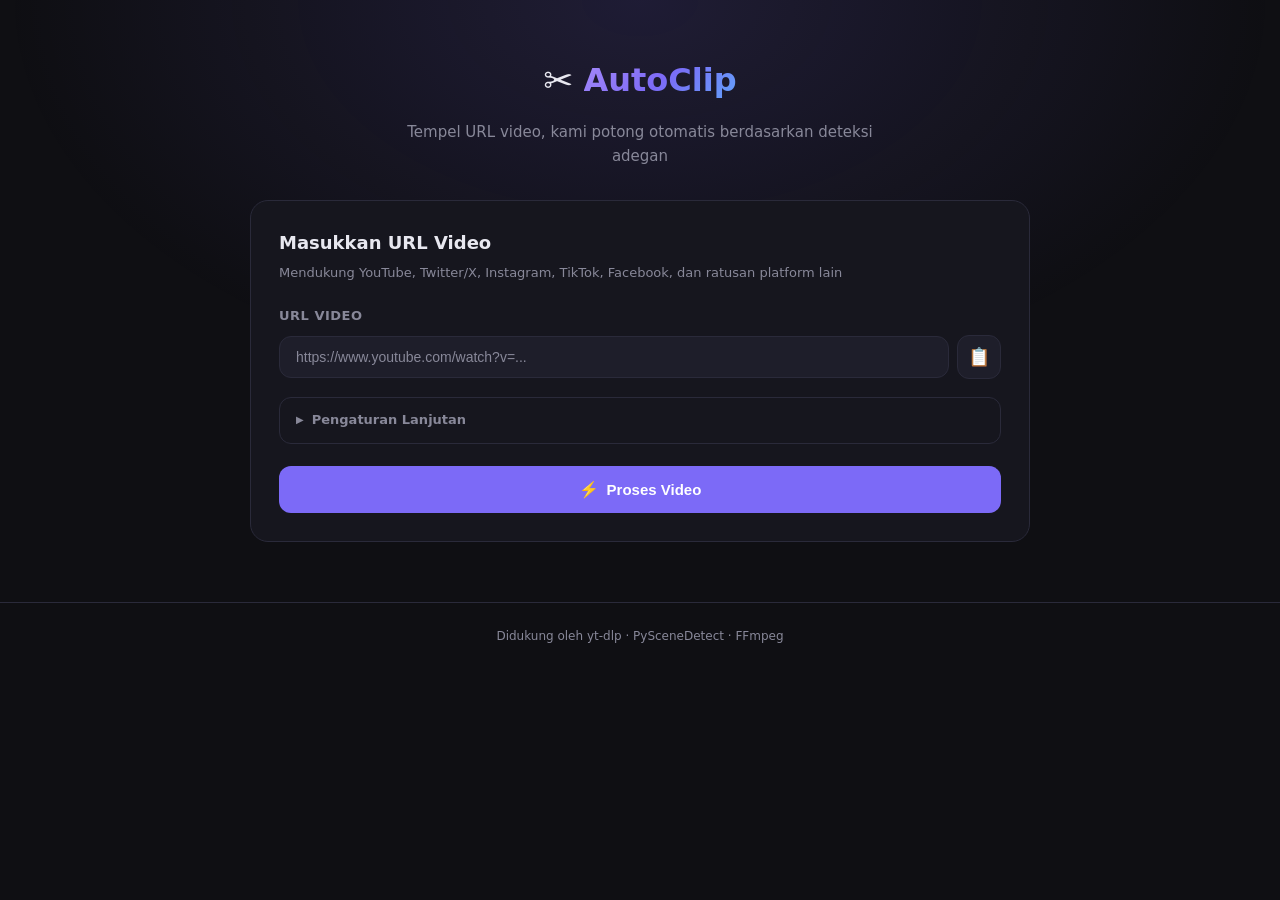
==== templates/index.html @ 280d2379 "Add automatic video clipping tool with URL input Implement a Flask web application that allows users" ====
<!DOCTYPE html>
<html lang="id">
<head>
    <meta charset="UTF-8" />
    <meta name="viewport" content="width=device-width, initial-scale=1.0" />
    <title>AutoClip - Potong Video Otomatis</title>
    <link rel="stylesheet" href="/static/style.css" />
</head>
<body>
    <div class="bg-gradient"></div>

    <header class="header">
        <div class="logo">
            <span class="logo-icon">✂️</span>
            <span class="logo-text">AutoClip</span>
        </div>
        <p class="tagline">Tempel URL video, kami potong otomatis berdasarkan deteksi adegan</p>
    </header>

    <main class="container">

        <!-- Input Section -->
        <section class="card input-card">
            <h2 class="section-title">Masukkan URL Video</h2>
            <p class="section-desc">Mendukung YouTube, Twitter/X, Instagram, TikTok, Facebook, dan ratusan platform lain</p>

            <div class="form-group">
                <label for="urlInput">URL Video</label>
                <div class="input-row">
                    <input
                        type="url"
                        id="urlInput"
                        placeholder="https://www.youtube.com/watch?v=..."
                        autocomplete="off"
                        spellcheck="false"
                    />
                    <button id="pasteBtn" class="btn-icon" title="Tempel dari clipboard">📋</button>
                </div>
            </div>

            <details class="advanced-toggle">
                <summary>Pengaturan Lanjutan</summary>
                <div class="advanced-grid">
                    <div class="form-group">
                        <label for="thresholdInput">
                            Sensitivitas Deteksi
                            <span class="hint">Nilai lebih rendah = lebih banyak klip</span>
                        </label>
                        <div class="range-row">
                            <input type="range" id="thresholdInput" min="5" max="60" value="27" step="1" />
                            <span id="thresholdValue" class="range-value">27</span>
                        </div>
                    </div>
                    <div class="form-group">
                        <label for="minSceneInput">
                            Panjang Minimum Adegan (frame)
                            <span class="hint">Abaikan adegan lebih pendek dari ini</span>
                        </label>
                        <div class="range-row">
                            <input type="range" id="minSceneInput" min="5" max="60" value="15" step="1" />
                            <span id="minSceneValue" class="range-value">15</span>
                        </div>
                    </div>
                </div>
            </details>

            <button id="processBtn" class="btn-primary">
                <span class="btn-icon-left">⚡</span> Proses Video
            </button>
        </section>

        <!-- Progress Section -->
        <section class="card progress-card" id="progressCard" style="display:none">
            <div class="progress-header">
                <div class="spinner"></div>
                <div>
                    <h2 class="section-title" style="margin-bottom:4px">Memproses Video</h2>
                    <p class="progress-message" id="progressMessage">Memulai proses...</p>
                </div>
            </div>
            <div class="progress-bar-wrap">
                <div class="progress-bar" id="progressBar" style="width:0%"></div>
            </div>
            <div class="progress-stats">
                <span id="progressPercent">0%</span>
                <span id="progressClips"></span>
            </div>
        </section>

        <!-- Results Section -->
        <section id="resultsSection" style="display:none">
            <div class="results-header">
                <h2 class="section-title">Klip Hasil Deteksi</h2>
                <div class="results-actions">
                    <span class="clip-count" id="clipCount"></span>
                    <button id="downloadAllBtn" class="btn-secondary">⬇️ Unduh Semua</button>
                    <button id="clearAllBtn" class="btn-ghost">🗑️ Hapus Semua</button>
                </div>
            </div>
            <div class="clips-grid" id="clipsGrid"></div>
        </section>

        <!-- Error Section -->
        <section class="card error-card" id="errorCard" style="display:none">
            <div class="error-icon">⚠️</div>
            <h3>Terjadi Kesalahan</h3>
            <p id="errorMessage"></p>
            <button class="btn-primary" onclick="resetForm()">Coba Lagi</button>
        </section>

    </main>

    <footer class="footer">
        <p>Didukung oleh yt-dlp · PySceneDetect · FFmpeg</p>
    </footer>

    <script src="/static/app.js"></script>
</body>
</html>
---- static/style.css ----
*, *::before, *::after { box-sizing: border-box; margin: 0; padding: 0; }

:root {
    --bg: #0f0f13;
    --surface: #16161e;
    --surface2: #1e1e2a;
    --border: #2a2a3a;
    --accent: #7c6af7;
    --accent-hover: #6a58e5;
    --accent-glow: rgba(124, 106, 247, 0.3);
    --text: #e8e8f0;
    --text-muted: #888899;
    --success: #4ade80;
    --error: #f87171;
    --warning: #fbbf24;
    --radius: 12px;
    --radius-lg: 18px;
}

body {
    background: var(--bg);
    color: var(--text);
    font-family: 'Segoe UI', system-ui, -apple-system, sans-serif;
    min-height: 100vh;
    line-height: 1.6;
}

.bg-gradient {
    position: fixed;
    top: 0; left: 0; right: 0; height: 400px;
    background: radial-gradient(ellipse at 50% 0%, rgba(124,106,247,0.15) 0%, transparent 70%);
    pointer-events: none;
    z-index: 0;
}

.header {
    text-align: center;
    padding: 52px 24px 32px;
    position: relative;
    z-index: 1;
}

.logo {
    display: inline-flex;
    align-items: center;
    gap: 10px;
    margin-bottom: 10px;
}

.logo-icon { font-size: 36px; }

.logo-text {
    font-size: 32px;
    font-weight: 800;
    background: linear-gradient(135deg, #a78bfa, #7c6af7, #60a5fa);
    -webkit-background-clip: text;
    -webkit-text-fill-color: transparent;
    background-clip: text;
}

.tagline {
    color: var(--text-muted);
    font-size: 15px;
    max-width: 480px;
    margin: 0 auto;
}

.container {
    max-width: 820px;
    margin: 0 auto;
    padding: 0 20px 60px;
    position: relative;
    z-index: 1;
    display: flex;
    flex-direction: column;
    gap: 20px;
}

.card {
    background: var(--surface);
    border: 1px solid var(--border);
    border-radius: var(--radius-lg);
    padding: 28px;
}

/* Input card */
.section-title {
    font-size: 18px;
    font-weight: 700;
    margin-bottom: 6px;
}

.section-desc {
    color: var(--text-muted);
    font-size: 13px;
    margin-bottom: 22px;
}

.form-group { margin-bottom: 18px; }

.form-group label {
    display: block;
    font-size: 13px;
    font-weight: 600;
    color: var(--text-muted);
    margin-bottom: 8px;
    text-transform: uppercase;
    letter-spacing: 0.5px;
}

.hint {
    font-weight: 400;
    font-size: 12px;
    color: var(--text-muted);
    text-transform: none;
    letter-spacing: 0;
    margin-left: 6px;
}

.input-row {
    display: flex;
    gap: 8px;
    align-items: center;
}

input[type="url"], input[type="text"] {
    flex: 1;
    background: var(--surface2);
    border: 1px solid var(--border);
    border-radius: var(--radius);
    padding: 12px 16px;
    color: var(--text);
    font-size: 14px;
    outline: none;
    transition: border-color 0.2s, box-shadow 0.2s;
    width: 100%;
}

input[type="url"]:focus, input[type="text"]:focus {
    border-color: var(--accent);
    box-shadow: 0 0 0 3px var(--accent-glow);
}

input[type="url"]::placeholder { color: var(--text-muted); }

.btn-icon {
    background: var(--surface2);
    border: 1px solid var(--border);
    border-radius: var(--radius);
    width: 44px;
    height: 44px;
    display: flex;
    align-items: center;
    justify-content: center;
    cursor: pointer;
    font-size: 18px;
    transition: background 0.2s;
    flex-shrink: 0;
}

.btn-icon:hover { background: var(--border); }

/* Range inputs */
.range-row {
    display: flex;
    align-items: center;
    gap: 14px;
}

input[type="range"] {
    flex: 1;
    -webkit-appearance: none;
    height: 4px;
    background: var(--border);
    border-radius: 99px;
    outline: none;
    cursor: pointer;
}

input[type="range"]::-webkit-slider-thumb {
    -webkit-appearance: none;
    width: 18px;
    height: 18px;
    background: var(--accent);
    border-radius: 50%;
    cursor: pointer;
    box-shadow: 0 0 0 4px var(--accent-glow);
}

.range-value {
    font-size: 14px;
    font-weight: 700;
    color: var(--accent);
    min-width: 30px;
    text-align: right;
}

/* Advanced toggle */
.advanced-toggle {
    margin-bottom: 22px;
    border: 1px solid var(--border);
    border-radius: var(--radius);
    overflow: hidden;
}

.advanced-toggle summary {
    padding: 12px 16px;
    font-size: 13px;
    font-weight: 600;
    color: var(--text-muted);
    cursor: pointer;
    list-style: none;
    display: flex;
    align-items: center;
    gap: 8px;
    user-select: none;
}

.advanced-toggle summary::before {
    content: '▶';
    font-size: 10px;
    transition: transform 0.2s;
}

.advanced-toggle[open] summary::before { transform: rotate(90deg); }
.advanced-toggle summary:hover { color: var(--text); }

.advanced-grid {
    padding: 16px;
    border-top: 1px solid var(--border);
    display: grid;
    grid-template-columns: 1fr 1fr;
    gap: 16px;
}

@media (max-width: 560px) { .advanced-grid { grid-template-columns: 1fr; } }

/* Buttons */
.btn-primary {
    width: 100%;
    padding: 14px;
    background: var(--accent);
    color: white;
    border: none;
    border-radius: var(--radius);
    font-size: 15px;
    font-weight: 700;
    cursor: pointer;
    transition: background 0.2s, transform 0.1s, box-shadow 0.2s;
    display: flex;
    align-items: center;
    justify-content: center;
    gap: 8px;
}

.btn-primary:hover:not(:disabled) {
    background: var(--accent-hover);
    box-shadow: 0 4px 20px var(--accent-glow);
}

.btn-primary:active:not(:disabled) { transform: scale(0.98); }
.btn-primary:disabled { opacity: 0.5; cursor: not-allowed; }

.btn-secondary {
    padding: 8px 16px;
    background: transparent;
    color: var(--accent);
    border: 1px solid var(--accent);
    border-radius: var(--radius);
    font-size: 13px;
    font-weight: 600;
    cursor: pointer;
    transition: background 0.2s;
}

.btn-secondary:hover { background: var(--accent-glow); }

.btn-ghost {
    padding: 8px 16px;
    background: transparent;
    color: var(--text-muted);
    border: 1px solid var(--border);
    border-radius: var(--radius);
    font-size: 13px;
    font-weight: 600;
    cursor: pointer;
    transition: background 0.2s, color 0.2s;
}

.btn-ghost:hover { background: var(--surface2); color: var(--error); border-color: var(--error); }

.btn-icon-left { font-size: 16px; }

/* Progress card */
.progress-card {
    border-color: var(--accent);
    background: linear-gradient(135deg, var(--surface), rgba(124,106,247,0.05));
}

.progress-header {
    display: flex;
    align-items: center;
    gap: 16px;
    margin-bottom: 20px;
}

.spinner {
    width: 36px;
    height: 36px;
    border: 3px solid var(--border);
    border-top-color: var(--accent);
    border-radius: 50%;
    animation: spin 0.8s linear infinite;
    flex-shrink: 0;
}

@keyframes spin { to { transform: rotate(360deg); } }

.progress-message {
    color: var(--text-muted);
    font-size: 14px;
}

.progress-bar-wrap {
    background: var(--surface2);
    border-radius: 99px;
    height: 8px;
    overflow: hidden;
    margin-bottom: 10px;
}

.progress-bar {
    height: 100%;
    background: linear-gradient(90deg, #7c6af7, #60a5fa);
    border-radius: 99px;
    transition: width 0.4s ease;
}

.progress-stats {
    display: flex;
    justify-content: space-between;
    font-size: 13px;
    color: var(--text-muted);
}

/* Results */
.results-header {
    display: flex;
    align-items: center;
    flex-wrap: wrap;
    gap: 12px;
    margin-bottom: 18px;
}

.results-header .section-title { margin-bottom: 0; flex: 1; }

.results-actions {
    display: flex;
    align-items: center;
    gap: 10px;
    flex-wrap: wrap;
}

.clip-count {
    font-size: 13px;
    color: var(--text-muted);
    background: var(--surface);
    border: 1px solid var(--border);
    padding: 4px 12px;
    border-radius: 99px;
}

.clips-grid {
    display: grid;
    grid-template-columns: repeat(auto-fill, minmax(220px, 1fr));
    gap: 16px;
}

.clip-card {
    background: var(--surface);
    border: 1px solid var(--border);
    border-radius: var(--radius);
    overflow: hidden;
    transition: border-color 0.2s, transform 0.2s;
}

.clip-card:hover {
    border-color: var(--accent);
    transform: translateY(-2px);
}

.clip-video-wrap {
    position: relative;
    aspect-ratio: 16/9;
    background: #000;
}

.clip-video-wrap video {
    width: 100%;
    height: 100%;
    object-fit: cover;
    display: block;
}

.clip-info {
    padding: 12px;
}

.clip-title {
    font-size: 13px;
    font-weight: 700;
    margin-bottom: 4px;
}

.clip-meta {
    font-size: 12px;
    color: var(--text-muted);
    margin-bottom: 12px;
}

.clip-meta span { margin-right: 10px; }

.clip-actions {
    display: flex;
    gap: 8px;
}

.clip-btn {
    flex: 1;
    padding: 7px;
    border-radius: 8px;
    border: none;
    font-size: 12px;
    font-weight: 600;
    cursor: pointer;
    transition: opacity 0.2s;
    text-align: center;
    text-decoration: none;
    display: block;
}

.clip-btn:hover { opacity: 0.85; }

.clip-btn-download {
    background: var(--accent);
    color: white;
}

.clip-btn-delete {
    background: var(--surface2);
    color: var(--error);
    border: 1px solid var(--border);
}

/* Error */
.error-card {
    text-align: center;
    border-color: var(--error);
    background: rgba(248, 113, 113, 0.05);
}

.error-icon { font-size: 40px; margin-bottom: 12px; }
.error-card h3 { margin-bottom: 8px; }
.error-card p { color: var(--text-muted); font-size: 14px; margin-bottom: 20px; }
.error-card .btn-primary { width: auto; display: inline-flex; }

/* Footer */
.footer {
    text-align: center;
    padding: 24px;
    color: var(--text-muted);
    font-size: 12px;
    border-top: 1px solid var(--border);
}
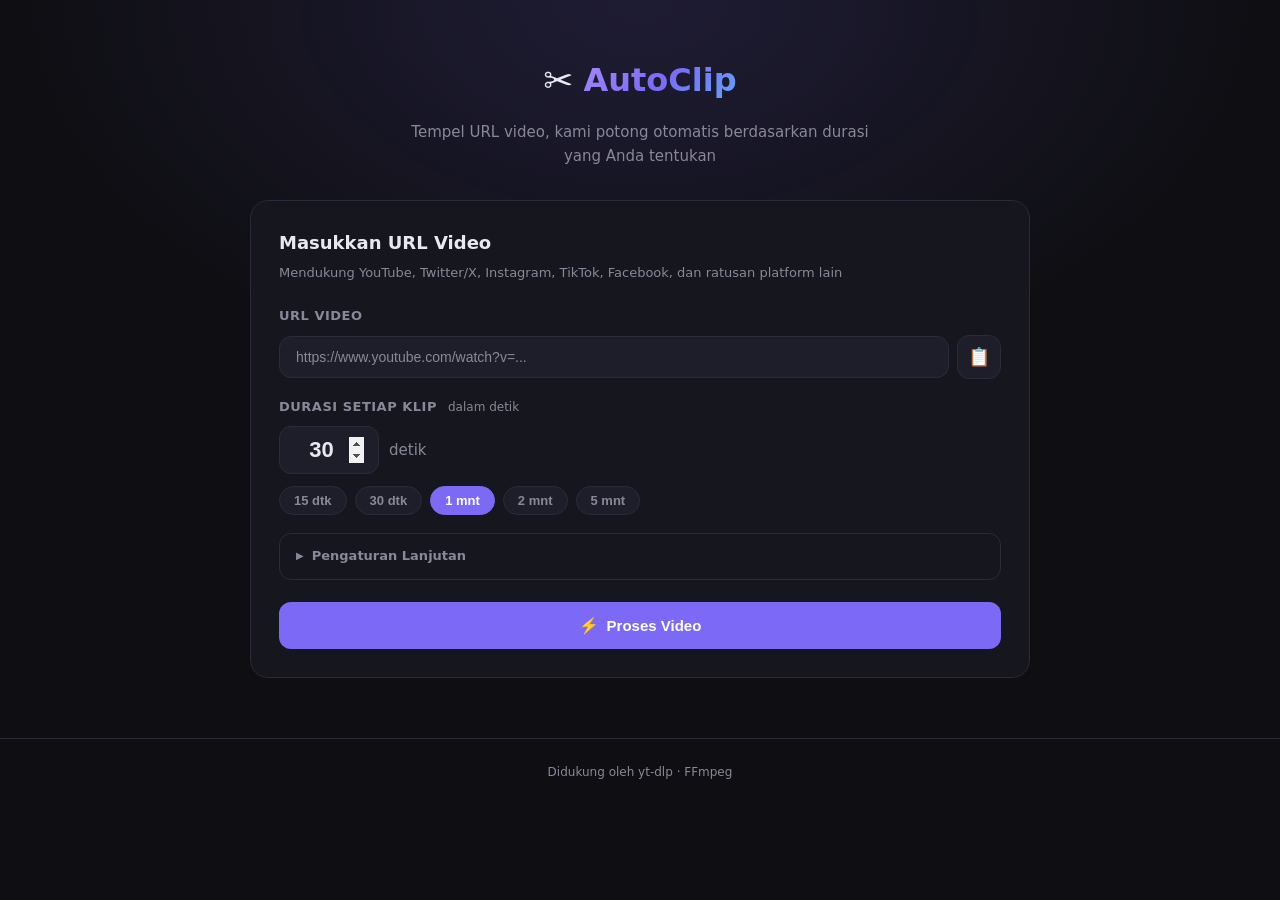
==== commit 3960a86c: "Update video processing to allow duration-based clipping Replace scene detection with duration-based" ====
--- a/templates/index.html
+++ b/templates/index.html
@@ -14,7 +14,7 @@
             <span class="logo-icon">✂️</span>
             <span class="logo-text">AutoClip</span>
         </div>
-        <p class="tagline">Tempel URL video, kami potong otomatis berdasarkan deteksi adegan</p>
+        <p class="tagline">Tempel URL video, kami potong otomatis berdasarkan durasi yang Anda tentukan</p>
     </header>
 
     <main class="container">
@@ -38,27 +38,37 @@
                 </div>
             </div>
 
+            <div class="duration-group">
+                <div class="form-group">
+                    <label for="clipDurationInput">
+                        Durasi Setiap Klip
+                        <span class="hint">dalam detik</span>
+                    </label>
+                    <div class="duration-input-wrap">
+                        <input type="number" id="clipDurationInput" min="1" max="3600" value="30" step="1" />
+                        <span class="duration-unit">detik</span>
+                    </div>
+                    <div class="duration-presets">
+                        <button class="preset-btn" data-val="15">15 dtk</button>
+                        <button class="preset-btn" data-val="30">30 dtk</button>
+                        <button class="preset-btn active" data-val="60">1 mnt</button>
+                        <button class="preset-btn" data-val="120">2 mnt</button>
+                        <button class="preset-btn" data-val="300">5 mnt</button>
+                    </div>
+                </div>
+            </div>
+
             <details class="advanced-toggle">
                 <summary>Pengaturan Lanjutan</summary>
                 <div class="advanced-grid">
                     <div class="form-group">
-                        <label for="thresholdInput">
-                            Sensitivitas Deteksi
-                            <span class="hint">Nilai lebih rendah = lebih banyak klip</span>
+                        <label for="overlapInput">
+                            Tumpang Tindih
+                            <span class="hint">detik yang diulang antar klip</span>
                         </label>
                         <div class="range-row">
-                            <input type="range" id="thresholdInput" min="5" max="60" value="27" step="1" />
-                            <span id="thresholdValue" class="range-value">27</span>
-                        </div>
-                    </div>
-                    <div class="form-group">
-                        <label for="minSceneInput">
-                            Panjang Minimum Adegan (frame)
-                            <span class="hint">Abaikan adegan lebih pendek dari ini</span>
-                        </label>
-                        <div class="range-row">
-                            <input type="range" id="minSceneInput" min="5" max="60" value="15" step="1" />
-                            <span id="minSceneValue" class="range-value">15</span>
+                            <input type="range" id="overlapInput" min="0" max="30" value="0" step="1" />
+                            <span id="overlapValue" class="range-value">0 dtk</span>
                         </div>
                     </div>
                 </div>
@@ -90,7 +100,7 @@
         <!-- Results Section -->
         <section id="resultsSection" style="display:none">
             <div class="results-header">
-                <h2 class="section-title">Klip Hasil Deteksi</h2>
+                <h2 class="section-title">Klip Hasil Pemotongan</h2>
                 <div class="results-actions">
                     <span class="clip-count" id="clipCount"></span>
                     <button id="downloadAllBtn" class="btn-secondary">⬇️ Unduh Semua</button>
@@ -111,7 +121,7 @@
     </main>
 
     <footer class="footer">
-        <p>Didukung oleh yt-dlp · PySceneDetect · FFmpeg</p>
+        <p>Didukung oleh yt-dlp · FFmpeg</p>
     </footer>
 
     <script src="/static/app.js"></script>
--- a/static/style.css
+++ b/static/style.css
@@ -195,6 +195,69 @@
     text-align: right;
 }
 
+/* Duration input */
+.duration-group { margin-bottom: 18px; }
+
+.duration-input-wrap {
+    display: flex;
+    align-items: center;
+    gap: 10px;
+    margin-bottom: 12px;
+}
+
+.duration-input-wrap input[type="number"] {
+    width: 100px;
+    background: var(--surface2);
+    border: 1px solid var(--border);
+    border-radius: var(--radius);
+    padding: 10px 14px;
+    color: var(--text);
+    font-size: 22px;
+    font-weight: 700;
+    outline: none;
+    transition: border-color 0.2s, box-shadow 0.2s;
+    text-align: center;
+}
+
+.duration-input-wrap input[type="number"]:focus {
+    border-color: var(--accent);
+    box-shadow: 0 0 0 3px var(--accent-glow);
+}
+
+.duration-input-wrap input[type="number"]::-webkit-inner-spin-button,
+.duration-input-wrap input[type="number"]::-webkit-outer-spin-button { opacity: 1; }
+
+.duration-unit {
+    font-size: 15px;
+    color: var(--text-muted);
+    font-weight: 500;
+}
+
+.duration-presets {
+    display: flex;
+    flex-wrap: wrap;
+    gap: 8px;
+}
+
+.preset-btn {
+    padding: 6px 14px;
+    border-radius: 99px;
+    border: 1px solid var(--border);
+    background: var(--surface2);
+    color: var(--text-muted);
+    font-size: 13px;
+    font-weight: 600;
+    cursor: pointer;
+    transition: background 0.15s, color 0.15s, border-color 0.15s;
+}
+
+.preset-btn:hover { background: var(--border); color: var(--text); }
+.preset-btn.active {
+    background: var(--accent);
+    color: white;
+    border-color: var(--accent);
+}
+
 /* Advanced toggle */
 .advanced-toggle {
     margin-bottom: 22px;
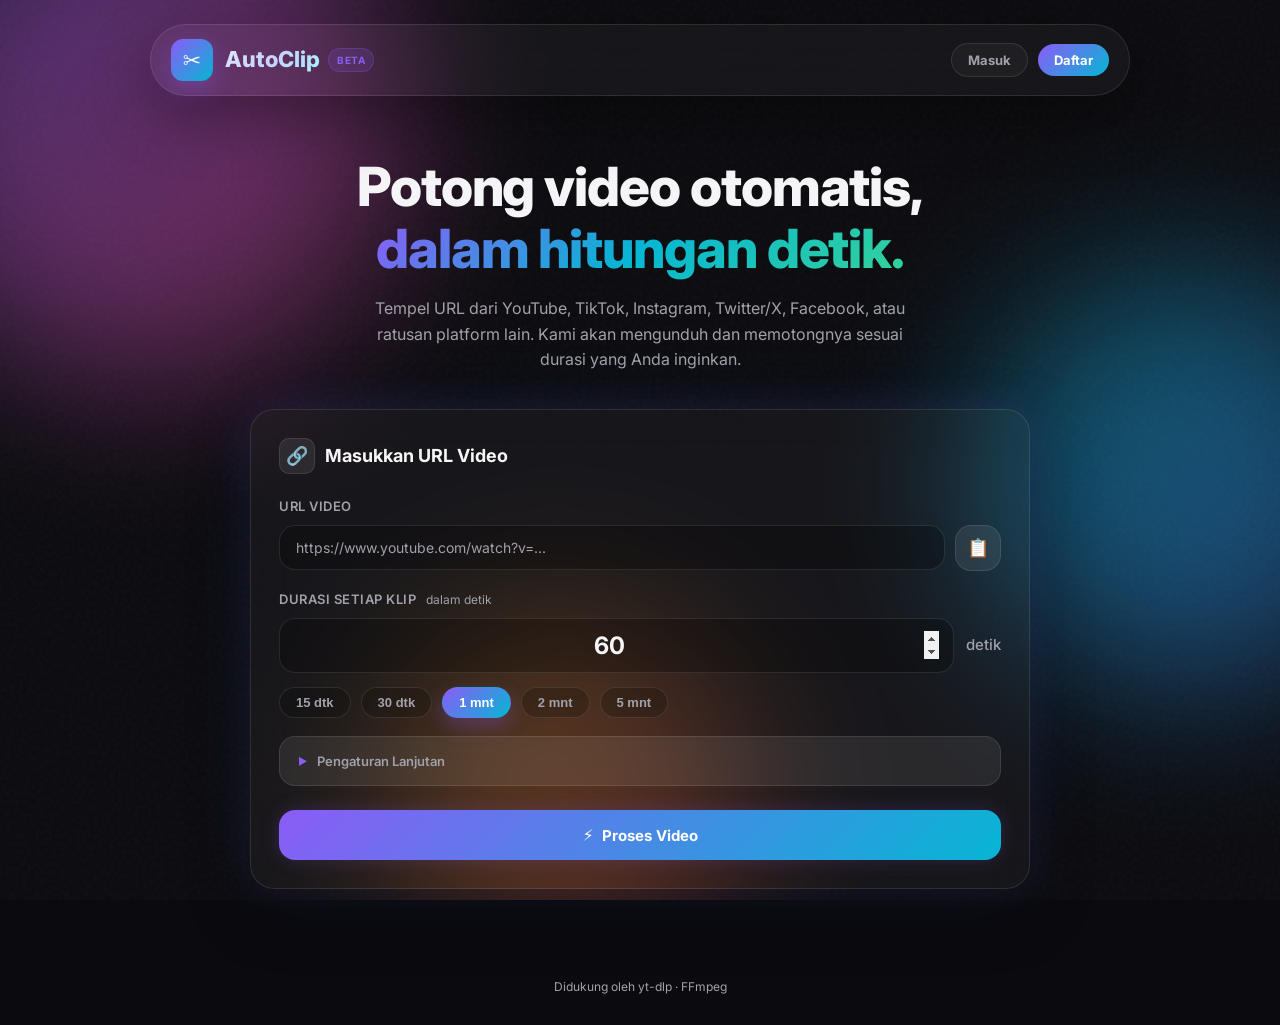
==== commit ad805569: "Add interactive form validation and styling improvements to web application Replit-Commit-Author: Ag" ====
--- a/templates/index.html
+++ b/templates/index.html
@@ -3,26 +3,64 @@
 <head>
     <meta charset="UTF-8" />
     <meta name="viewport" content="width=device-width, initial-scale=1.0" />
-    <title>AutoClip - Potong Video Otomatis</title>
+    <title>AutoClip — Potong Video Otomatis</title>
+    <link rel="preconnect" href="https://fonts.googleapis.com" />
+    <link rel="preconnect" href="https://fonts.gstatic.com" crossorigin />
+    <link href="https://fonts.googleapis.com/css2?family=Inter:wght@400;500;600;700;800&display=swap" rel="stylesheet" />
     <link rel="stylesheet" href="/static/style.css" />
 </head>
 <body>
-    <div class="bg-gradient"></div>
+    <div class="ambient">
+        <div class="blob blob-1"></div>
+        <div class="blob blob-2"></div>
+        <div class="blob blob-3"></div>
+        <div class="noise"></div>
+    </div>
 
     <header class="header">
-        <div class="logo">
-            <span class="logo-icon">✂️</span>
-            <span class="logo-text">AutoClip</span>
+        <div class="header-inner">
+            <div class="logo">
+                <div class="logo-bubble">
+                    <span class="logo-icon">✂️</span>
+                </div>
+                <div class="logo-text-wrap">
+                    <span class="logo-text">AutoClip</span>
+                    <span class="logo-badge">beta</span>
+                </div>
+            </div>
+
+            <div class="auth-bar" id="authBar">
+                <button class="btn-ghost btn-sm" id="loginBtn">Masuk</button>
+                <button class="btn-primary btn-sm" id="registerBtn">Daftar</button>
+            </div>
+
+            <div class="user-bar" id="userBar" style="display:none">
+                <div class="user-pill">
+                    <span class="user-avatar" id="userAvatar">?</span>
+                    <span class="user-name" id="userName">-</span>
+                </div>
+                <button class="btn-ghost btn-sm" id="logoutBtn">Keluar</button>
+            </div>
         </div>
-        <p class="tagline">Tempel URL video, kami potong otomatis berdasarkan durasi yang Anda tentukan</p>
     </header>
 
     <main class="container">
+        <div class="hero">
+            <h1 class="hero-title">Potong video otomatis,<br/><span class="gradient-text">dalam hitungan detik.</span></h1>
+            <p class="hero-desc">
+                Tempel URL dari YouTube, TikTok, Instagram, Twitter/X, Facebook, atau ratusan platform lain.
+                Kami akan mengunduh dan memotongnya sesuai durasi yang Anda inginkan.
+            </p>
+        </div>
 
         <!-- Input Section -->
-        <section class="card input-card">
-            <h2 class="section-title">Masukkan URL Video</h2>
-            <p class="section-desc">Mendukung YouTube, Twitter/X, Instagram, TikTok, Facebook, dan ratusan platform lain</p>
+        <section class="card input-card morph">
+            <div class="input-header">
+                <div class="input-title">
+                    <span class="input-icon">🔗</span>
+                    <span>Masukkan URL Video</span>
+                </div>
+            </div>
 
             <div class="form-group">
                 <label for="urlInput">URL Video</label>
@@ -45,7 +83,7 @@
                         <span class="hint">dalam detik</span>
                     </label>
                     <div class="duration-input-wrap">
-                        <input type="number" id="clipDurationInput" min="1" max="3600" value="30" step="1" />
+                        <input type="number" id="clipDurationInput" min="1" max="3600" value="60" step="1" />
                         <span class="duration-unit">detik</span>
                     </div>
                     <div class="duration-presets">
@@ -58,7 +96,7 @@
                 </div>
             </div>
 
-            <details class="advanced-toggle">
+            <details class="advanced-toggle morph-inner">
                 <summary>Pengaturan Lanjutan</summary>
                 <div class="advanced-grid">
                     <div class="form-group">
@@ -74,13 +112,13 @@
                 </div>
             </details>
 
-            <button id="processBtn" class="btn-primary">
+            <button id="processBtn" class="btn-primary btn-glow">
                 <span class="btn-icon-left">⚡</span> Proses Video
             </button>
         </section>
 
         <!-- Progress Section -->
-        <section class="card progress-card" id="progressCard" style="display:none">
+        <section class="card progress-card morph" id="progressCard" style="display:none">
             <div class="progress-header">
                 <div class="spinner"></div>
                 <div>
@@ -99,7 +137,7 @@
 
         <!-- Results Section -->
         <section id="resultsSection" style="display:none">
-            <div class="results-header">
+            <div class="results-header morph-bar">
                 <h2 class="section-title">Klip Hasil Pemotongan</h2>
                 <div class="results-actions">
                     <span class="clip-count" id="clipCount"></span>
@@ -111,19 +149,60 @@
         </section>
 
         <!-- Error Section -->
-        <section class="card error-card" id="errorCard" style="display:none">
+        <section class="card error-card morph" id="errorCard" style="display:none">
             <div class="error-icon">⚠️</div>
             <h3>Terjadi Kesalahan</h3>
             <p id="errorMessage"></p>
             <button class="btn-primary" onclick="resetForm()">Coba Lagi</button>
         </section>
-
     </main>
 
     <footer class="footer">
         <p>Didukung oleh yt-dlp · FFmpeg</p>
     </footer>
 
+    <!-- Auth Modal -->
+    <div class="modal-overlay" id="authModal" style="display:none">
+        <div class="modal morph">
+            <button class="modal-close" id="authModalClose">×</button>
+            <div class="modal-tabs">
+                <button class="modal-tab active" data-tab="login">Masuk</button>
+                <button class="modal-tab" data-tab="register">Daftar</button>
+            </div>
+
+            <form id="loginForm" class="auth-form">
+                <div class="form-group">
+                    <label for="loginUsername">Username</label>
+                    <input type="text" id="loginUsername" autocomplete="username" required />
+                </div>
+                <div class="form-group">
+                    <label for="loginPassword">Password</label>
+                    <input type="password" id="loginPassword" autocomplete="current-password" required />
+                </div>
+                <div class="auth-error" id="loginError"></div>
+                <button type="submit" class="btn-primary btn-glow">Masuk</button>
+            </form>
+
+            <form id="registerForm" class="auth-form" style="display:none">
+                <div class="form-group">
+                    <label for="registerUsername">Username</label>
+                    <input type="text" id="registerUsername" autocomplete="username" required />
+                </div>
+                <div class="form-group">
+                    <label for="registerPassword">Password</label>
+                    <input type="password" id="registerPassword" autocomplete="new-password" required />
+                </div>
+                <div class="auth-error" id="registerError"></div>
+                <button type="submit" class="btn-primary btn-glow">Daftar</button>
+            </form>
+        </div>
+    </div>
+
+    <!-- Toast -->
+    <div class="toast" id="toast" style="display:none">
+        <span id="toastMessage"></span>
+    </div>
+
     <script src="/static/app.js"></script>
 </body>
 </html>
--- a/static/style.css
+++ b/static/style.css
@@ -1,89 +1,268 @@
 *, *::before, *::after { box-sizing: border-box; margin: 0; padding: 0; }
 
 :root {
-    --bg: #0f0f13;
-    --surface: #16161e;
-    --surface2: #1e1e2a;
-    --border: #2a2a3a;
-    --accent: #7c6af7;
-    --accent-hover: #6a58e5;
-    --accent-glow: rgba(124, 106, 247, 0.3);
-    --text: #e8e8f0;
-    --text-muted: #888899;
-    --success: #4ade80;
-    --error: #f87171;
+    --bg: #0b0b0f;
+    --surface: rgba(255, 255, 255, 0.04);
+    --surface-raised: rgba(255, 255, 255, 0.08);
+    --border: rgba(255, 255, 255, 0.10);
+    --border-strong: rgba(255, 255, 255, 0.16);
+    --accent: #8b5cf6;
+    --accent-2: #06b6d4;
+    --accent-hover: #7c3aed;
+    --accent-glow: rgba(139, 92, 246, 0.35);
+    --accent-glow-2: rgba(6, 182, 212, 0.25);
+    --text: #f5f5f7;
+    --text-muted: #a1a1aa;
+    --success: #34d399;
+    --error: #fb7185;
     --warning: #fbbf24;
-    --radius: 12px;
-    --radius-lg: 18px;
-}
+    --radius: 16px;
+    --radius-lg: 24px;
+    --radius-xl: 32px;
+    --shadow: 0 20px 60px rgba(0, 0, 0, 0.35);
+    --shadow-glow: 0 0 40px rgba(139, 92, 246, 0.15), 0 0 80px rgba(6, 182, 212, 0.08);
+}
+
+html { scroll-behavior: smooth; }
 
 body {
     background: var(--bg);
     color: var(--text);
-    font-family: 'Segoe UI', system-ui, -apple-system, sans-serif;
+    font-family: 'Inter', system-ui, -apple-system, sans-serif;
     min-height: 100vh;
     line-height: 1.6;
-}
-
-.bg-gradient {
+    position: relative;
+    overflow-x: hidden;
+}
+
+/* Ambient background */
+.ambient {
     position: fixed;
-    top: 0; left: 0; right: 0; height: 400px;
-    background: radial-gradient(ellipse at 50% 0%, rgba(124,106,247,0.15) 0%, transparent 70%);
+    inset: 0;
     pointer-events: none;
     z-index: 0;
-}
-
+    overflow: hidden;
+}
+
+.blob {
+    position: absolute;
+    border-radius: 50%;
+    filter: blur(80px);
+    opacity: 0.45;
+    animation: float 18s ease-in-out infinite;
+}
+
+.blob-1 {
+    width: 520px; height: 520px;
+    top: -140px; left: -120px;
+    background: linear-gradient(135deg, #8b5cf6, #ec4899);
+    animation-delay: 0s;
+}
+
+.blob-2 {
+    width: 420px; height: 420px;
+    top: 30%; right: -120px;
+    background: linear-gradient(135deg, #06b6d4, #3b82f6);
+    animation-delay: -6s;
+}
+
+.blob-3 {
+    width: 360px; height: 360px;
+    bottom: -80px; left: 30%;
+    background: linear-gradient(135deg, #f59e0b, #ef4444);
+    animation-delay: -12s;
+    opacity: 0.3;
+}
+
+.noise {
+    position: absolute;
+    inset: 0;
+    background: url("data:image/svg+xml,%3Csvg viewBox='0 0 256 256' xmlns='http://www.w3.org/2000/svg'%3E%3Cfilter id='n'%3E%3CfeTurbulence type='fractalNoise' baseFrequency='0.85' numOctaves='4' stitchTiles='stitch'/%3E%3C/filter%3E%3Crect width='100%25' height='100%25' filter='url(%23n)'/%3E%3C/svg%3E");
+    opacity: 0.035;
+    mix-blend-mode: overlay;
+}
+
+@keyframes float {
+    0%, 100% { transform: translate(0, 0) scale(1); }
+    33% { transform: translate(30px, -40px) scale(1.05); }
+    66% { transform: translate(-20px, 30px) scale(0.95); }
+}
+
+/* Header */
 .header {
-    text-align: center;
-    padding: 52px 24px 32px;
     position: relative;
-    z-index: 1;
+    z-index: 2;
+    padding: 24px;
+}
+
+.header-inner {
+    max-width: 980px;
+    margin: 0 auto;
+    display: flex;
+    align-items: center;
+    justify-content: space-between;
+    gap: 16px;
+    padding: 14px 20px;
+    background: var(--surface);
+    border: 1px solid var(--border);
+    border-radius: 999px;
+    backdrop-filter: blur(16px);
+    -webkit-backdrop-filter: blur(16px);
+    box-shadow: var(--shadow);
 }
 
 .logo {
-    display: inline-flex;
-    align-items: center;
-    gap: 10px;
-    margin-bottom: 10px;
-}
-
-.logo-icon { font-size: 36px; }
+    display: flex;
+    align-items: center;
+    gap: 12px;
+}
+
+.logo-bubble {
+    width: 42px; height: 42px;
+    border-radius: 12px;
+    display: flex; align-items: center; justify-content: center;
+    background: linear-gradient(135deg, var(--accent), var(--accent-2));
+    box-shadow: 0 8px 24px rgba(139, 92, 246, 0.35);
+}
+
+.logo-icon { font-size: 22px; line-height: 1; }
+
+.logo-text-wrap {
+    display: flex; align-items: center; gap: 8px;
+}
 
 .logo-text {
-    font-size: 32px;
+    font-size: 22px;
     font-weight: 800;
-    background: linear-gradient(135deg, #a78bfa, #7c6af7, #60a5fa);
+    background: linear-gradient(135deg, #e0e7ff, #c7d2fe, #a5f3fc);
     -webkit-background-clip: text;
     -webkit-text-fill-color: transparent;
     background-clip: text;
 }
 
-.tagline {
-    color: var(--text-muted);
-    font-size: 15px;
-    max-width: 480px;
-    margin: 0 auto;
-}
-
+.logo-badge {
+    font-size: 10px;
+    font-weight: 700;
+    text-transform: uppercase;
+    letter-spacing: 0.5px;
+    padding: 3px 8px;
+    border-radius: 99px;
+    background: rgba(139, 92, 246, 0.15);
+    color: var(--accent);
+    border: 1px solid rgba(139, 92, 246, 0.25);
+}
+
+.auth-bar, .user-bar {
+    display: flex; align-items: center; gap: 10px;
+}
+
+.user-pill {
+    display: flex; align-items: center; gap: 8px;
+    padding: 6px 12px 6px 6px;
+    background: var(--surface-raised);
+    border: 1px solid var(--border);
+    border-radius: 999px;
+}
+
+.user-avatar {
+    width: 26px; height: 26px;
+    border-radius: 50%;
+    background: linear-gradient(135deg, var(--accent), var(--accent-2));
+    display: flex; align-items: center; justify-content: center;
+    font-size: 11px; font-weight: 700;
+    color: white;
+}
+
+.user-name {
+    font-size: 13px; font-weight: 600;
+    max-width: 120px; overflow: hidden; text-overflow: ellipsis; white-space: nowrap;
+}
+
+/* Container & hero */
 .container {
     max-width: 820px;
     margin: 0 auto;
-    padding: 0 20px 60px;
+    padding: 20px 20px 60px;
     position: relative;
     z-index: 1;
     display: flex;
     flex-direction: column;
-    gap: 20px;
-}
-
+    gap: 28px;
+}
+
+.hero {
+    text-align: center;
+    padding: 16px 0 8px;
+}
+
+.hero-title {
+    font-size: clamp(32px, 6vw, 54px);
+    font-weight: 800;
+    line-height: 1.15;
+    letter-spacing: -0.02em;
+    margin-bottom: 16px;
+}
+
+.gradient-text {
+    background: linear-gradient(135deg, #8b5cf6, #06b6d4, #34d399);
+    -webkit-background-clip: text;
+    -webkit-text-fill-color: transparent;
+    background-clip: text;
+}
+
+.hero-desc {
+    color: var(--text-muted);
+    font-size: 16px;
+    max-width: 560px;
+    margin: 0 auto;
+}
+
+/* Cards */
 .card {
     background: var(--surface);
     border: 1px solid var(--border);
     border-radius: var(--radius-lg);
     padding: 28px;
-}
-
-/* Input card */
+    backdrop-filter: blur(20px);
+    -webkit-backdrop-filter: blur(20px);
+    box-shadow: var(--shadow), var(--shadow-glow);
+}
+
+.morph {
+    transition: transform 0.3s ease, box-shadow 0.3s ease, border-color 0.3s ease;
+}
+
+.morph:hover {
+    border-color: var(--border-strong);
+    transform: translateY(-2px);
+    box-shadow: var(--shadow), 0 0 60px rgba(139, 92, 246, 0.2), 0 0 100px rgba(6, 182, 212, 0.1);
+}
+
+.morph-inner {
+    background: var(--surface-raised);
+    border: 1px solid var(--border);
+    border-radius: var(--radius);
+}
+
+.input-header {
+    display: flex; align-items: center; justify-content: space-between;
+    margin-bottom: 22px;
+}
+
+.input-title {
+    display: flex; align-items: center; gap: 10px;
+    font-size: 18px; font-weight: 700;
+}
+
+.input-icon {
+    width: 36px; height: 36px;
+    border-radius: 10px;
+    display: flex; align-items: center; justify-content: center;
+    background: var(--surface-raised);
+    border: 1px solid var(--border);
+    font-size: 18px;
+}
+
 .section-title {
     font-size: 18px;
     font-weight: 700;
@@ -119,59 +298,66 @@
 
 .input-row {
     display: flex;
-    gap: 8px;
-    align-items: center;
-}
-
-input[type="url"], input[type="text"] {
+    gap: 10px;
+    align-items: center;
+}
+
+input[type="url"], input[type="text"], input[type="password"], input[type="number"], input[type="email"] {
     flex: 1;
-    background: var(--surface2);
+    background: rgba(0, 0, 0, 0.25);
     border: 1px solid var(--border);
     border-radius: var(--radius);
-    padding: 12px 16px;
+    padding: 13px 16px;
     color: var(--text);
     font-size: 14px;
+    font-family: inherit;
     outline: none;
-    transition: border-color 0.2s, box-shadow 0.2s;
+    transition: border-color 0.2s, box-shadow 0.2s, background 0.2s;
     width: 100%;
 }
 
-input[type="url"]:focus, input[type="text"]:focus {
+input[type="url"]:focus, input[type="text"]:focus, input[type="password"]:focus, input[type="number"]:focus, input[type="email"]:focus {
     border-color: var(--accent);
-    box-shadow: 0 0 0 3px var(--accent-glow);
-}
-
-input[type="url"]::placeholder { color: var(--text-muted); }
+    background: rgba(0, 0, 0, 0.35);
+    box-shadow: 0 0 0 4px var(--accent-glow);
+}
+
+input::placeholder { color: var(--text-muted); }
 
 .btn-icon {
-    background: var(--surface2);
+    background: var(--surface-raised);
     border: 1px solid var(--border);
     border-radius: var(--radius);
-    width: 44px;
-    height: 44px;
+    width: 46px;
+    height: 46px;
     display: flex;
     align-items: center;
     justify-content: center;
     cursor: pointer;
     font-size: 18px;
-    transition: background 0.2s;
+    transition: all 0.2s ease;
     flex-shrink: 0;
 }
 
-.btn-icon:hover { background: var(--border); }
+.btn-icon:hover {
+    background: var(--accent);
+    border-color: var(--accent);
+    transform: translateY(-1px);
+    box-shadow: 0 8px 20px rgba(139, 92, 246, 0.3);
+}
 
 /* Range inputs */
 .range-row {
     display: flex;
     align-items: center;
-    gap: 14px;
+    gap: 16px;
 }
 
 input[type="range"] {
     flex: 1;
     -webkit-appearance: none;
-    height: 4px;
-    background: var(--border);
+    height: 6px;
+    background: rgba(255, 255, 255, 0.1);
     border-radius: 99px;
     outline: none;
     cursor: pointer;
@@ -179,19 +365,22 @@
 
 input[type="range"]::-webkit-slider-thumb {
     -webkit-appearance: none;
-    width: 18px;
-    height: 18px;
-    background: var(--accent);
+    width: 20px;
+    height: 20px;
+    background: linear-gradient(135deg, var(--accent), var(--accent-2));
     border-radius: 50%;
     cursor: pointer;
-    box-shadow: 0 0 0 4px var(--accent-glow);
-}
+    box-shadow: 0 0 0 5px rgba(139, 92, 246, 0.25), 0 4px 12px rgba(0, 0, 0, 0.3);
+    transition: transform 0.15s;
+}
+
+input[type="range"]::-webkit-slider-thumb:hover { transform: scale(1.1); }
 
 .range-value {
     font-size: 14px;
     font-weight: 700;
-    color: var(--accent);
-    min-width: 30px;
+    color: var(--accent-2);
+    min-width: 44px;
     text-align: right;
 }
 
@@ -201,27 +390,16 @@
 .duration-input-wrap {
     display: flex;
     align-items: center;
-    gap: 10px;
-    margin-bottom: 12px;
+    gap: 12px;
+    margin-bottom: 14px;
 }
 
 .duration-input-wrap input[type="number"] {
-    width: 100px;
-    background: var(--surface2);
-    border: 1px solid var(--border);
-    border-radius: var(--radius);
-    padding: 10px 14px;
-    color: var(--text);
-    font-size: 22px;
+    width: 110px;
+    padding: 12px 14px;
+    font-size: 24px;
     font-weight: 700;
-    outline: none;
-    transition: border-color 0.2s, box-shadow 0.2s;
     text-align: center;
-}
-
-.duration-input-wrap input[type="number"]:focus {
-    border-color: var(--accent);
-    box-shadow: 0 0 0 3px var(--accent-glow);
 }
 
 .duration-input-wrap input[type="number"]::-webkit-inner-spin-button,
@@ -236,38 +414,43 @@
 .duration-presets {
     display: flex;
     flex-wrap: wrap;
-    gap: 8px;
+    gap: 10px;
 }
 
 .preset-btn {
-    padding: 6px 14px;
-    border-radius: 99px;
-    border: 1px solid var(--border);
-    background: var(--surface2);
+    padding: 7px 16px;
+    border-radius: 99px;
+    border: 1px solid var(--border);
+    background: rgba(0, 0, 0, 0.2);
     color: var(--text-muted);
     font-size: 13px;
     font-weight: 600;
     cursor: pointer;
-    transition: background 0.15s, color 0.15s, border-color 0.15s;
-}
-
-.preset-btn:hover { background: var(--border); color: var(--text); }
+    transition: all 0.2s ease;
+}
+
+.preset-btn:hover {
+    background: var(--surface-raised);
+    color: var(--text);
+    border-color: var(--border-strong);
+    transform: translateY(-1px);
+}
+
 .preset-btn.active {
-    background: var(--accent);
+    background: linear-gradient(135deg, var(--accent), var(--accent-2));
     color: white;
-    border-color: var(--accent);
+    border-color: transparent;
+    box-shadow: 0 8px 20px rgba(139, 92, 246, 0.3);
 }
 
 /* Advanced toggle */
 .advanced-toggle {
-    margin-bottom: 22px;
-    border: 1px solid var(--border);
-    border-radius: var(--radius);
+    margin-bottom: 24px;
     overflow: hidden;
 }
 
 .advanced-toggle summary {
-    padding: 12px 16px;
+    padding: 14px 18px;
     font-size: 13px;
     font-weight: 600;
     color: var(--text-muted);
@@ -275,105 +458,139 @@
     list-style: none;
     display: flex;
     align-items: center;
-    gap: 8px;
+    gap: 10px;
     user-select: none;
+    transition: color 0.2s;
 }
 
 .advanced-toggle summary::before {
     content: '▶';
     font-size: 10px;
-    transition: transform 0.2s;
+    transition: transform 0.25s ease;
+    color: var(--accent);
 }
 
 .advanced-toggle[open] summary::before { transform: rotate(90deg); }
 .advanced-toggle summary:hover { color: var(--text); }
 
 .advanced-grid {
-    padding: 16px;
+    padding: 18px;
     border-top: 1px solid var(--border);
     display: grid;
     grid-template-columns: 1fr 1fr;
-    gap: 16px;
+    gap: 18px;
 }
 
 @media (max-width: 560px) { .advanced-grid { grid-template-columns: 1fr; } }
 
 /* Buttons */
+.btn-primary, .btn-secondary, .btn-ghost {
+    display: inline-flex;
+    align-items: center;
+    justify-content: center;
+    gap: 8px;
+    font-family: inherit;
+    font-weight: 700;
+    cursor: pointer;
+    border: none;
+    transition: all 0.2s ease;
+    text-decoration: none;
+}
+
 .btn-primary {
     width: 100%;
-    padding: 14px;
-    background: var(--accent);
+    padding: 15px;
+    background: linear-gradient(135deg, var(--accent), var(--accent-2));
     color: white;
-    border: none;
     border-radius: var(--radius);
     font-size: 15px;
-    font-weight: 700;
-    cursor: pointer;
-    transition: background 0.2s, transform 0.1s, box-shadow 0.2s;
-    display: flex;
-    align-items: center;
-    justify-content: center;
-    gap: 8px;
-}
+    position: relative;
+    overflow: hidden;
+}
+
+.btn-primary::before {
+    content: '';
+    position: absolute;
+    inset: 0;
+    background: linear-gradient(90deg, transparent, rgba(255,255,255,0.25), transparent);
+    transform: translateX(-100%);
+    transition: transform 0.5s;
+}
+
+.btn-primary:hover:not(:disabled)::before { transform: translateX(100%); }
 
 .btn-primary:hover:not(:disabled) {
-    background: var(--accent-hover);
-    box-shadow: 0 4px 20px var(--accent-glow);
+    transform: translateY(-2px);
+    box-shadow: 0 12px 30px rgba(139, 92, 246, 0.35);
 }
 
 .btn-primary:active:not(:disabled) { transform: scale(0.98); }
-.btn-primary:disabled { opacity: 0.5; cursor: not-allowed; }
+.btn-primary:disabled { opacity: 0.55; cursor: not-allowed; }
+
+.btn-glow {
+    box-shadow: 0 0 20px rgba(139, 92, 246, 0.2);
+}
 
 .btn-secondary {
-    padding: 8px 16px;
-    background: transparent;
+    padding: 10px 18px;
+    background: rgba(139, 92, 246, 0.08);
     color: var(--accent);
     border: 1px solid var(--accent);
     border-radius: var(--radius);
     font-size: 13px;
-    font-weight: 600;
-    cursor: pointer;
-    transition: background 0.2s;
-}
-
-.btn-secondary:hover { background: var(--accent-glow); }
+}
+
+.btn-secondary:hover {
+    background: rgba(139, 92, 246, 0.18);
+    transform: translateY(-1px);
+    box-shadow: 0 8px 20px rgba(139, 92, 246, 0.2);
+}
 
 .btn-ghost {
-    padding: 8px 16px;
-    background: transparent;
+    padding: 10px 18px;
+    background: rgba(255, 255, 255, 0.04);
     color: var(--text-muted);
     border: 1px solid var(--border);
     border-radius: var(--radius);
     font-size: 13px;
-    font-weight: 600;
-    cursor: pointer;
-    transition: background 0.2s, color 0.2s;
-}
-
-.btn-ghost:hover { background: var(--surface2); color: var(--error); border-color: var(--error); }
+}
+
+.btn-ghost:hover {
+    background: rgba(255, 255, 255, 0.08);
+    color: var(--text);
+    border-color: var(--border-strong);
+    transform: translateY(-1px);
+}
+
+.btn-sm {
+    padding: 8px 16px;
+    font-size: 13px;
+    border-radius: 99px;
+    width: auto;
+}
 
 .btn-icon-left { font-size: 16px; }
 
 /* Progress card */
 .progress-card {
-    border-color: var(--accent);
-    background: linear-gradient(135deg, var(--surface), rgba(124,106,247,0.05));
+    border-color: rgba(139, 92, 246, 0.35);
+    background: linear-gradient(135deg, rgba(139, 92, 246, 0.08), rgba(6, 182, 212, 0.04));
 }
 
 .progress-header {
     display: flex;
     align-items: center;
-    gap: 16px;
-    margin-bottom: 20px;
+    gap: 18px;
+    margin-bottom: 22px;
 }
 
 .spinner {
-    width: 36px;
-    height: 36px;
-    border: 3px solid var(--border);
+    width: 40px;
+    height: 40px;
+    border: 3px solid rgba(255, 255, 255, 0.1);
     border-top-color: var(--accent);
     border-radius: 50%;
-    animation: spin 0.8s linear infinite;
+    animation: spin 0.9s linear infinite;
     flex-shrink: 0;
 }
 
@@ -385,18 +602,20 @@
 }
 
 .progress-bar-wrap {
-    background: var(--surface2);
-    border-radius: 99px;
-    height: 8px;
+    background: rgba(0, 0, 0, 0.25);
+    border-radius: 99px;
+    height: 10px;
     overflow: hidden;
-    margin-bottom: 10px;
+    margin-bottom: 12px;
+    box-shadow: inset 0 1px 4px rgba(0,0,0,0.25);
 }
 
 .progress-bar {
     height: 100%;
-    background: linear-gradient(90deg, #7c6af7, #60a5fa);
-    border-radius: 99px;
-    transition: width 0.4s ease;
+    background: linear-gradient(90deg, #8b5cf6, #06b6d4, #34d399);
+    border-radius: 99px;
+    transition: width 0.5s cubic-bezier(0.22, 1, 0.36, 1);
+    box-shadow: 0 0 20px rgba(139, 92, 246, 0.4);
 }
 
 .progress-stats {
@@ -404,6 +623,7 @@
     justify-content: space-between;
     font-size: 13px;
     color: var(--text-muted);
+    font-weight: 600;
 }
 
 /* Results */
@@ -411,8 +631,15 @@
     display: flex;
     align-items: center;
     flex-wrap: wrap;
-    gap: 12px;
-    margin-bottom: 18px;
+    gap: 14px;
+    margin-bottom: 20px;
+    padding: 18px 22px;
+    background: var(--surface);
+    border: 1px solid var(--border);
+    border-radius: var(--radius-lg);
+    backdrop-filter: blur(16px);
+    -webkit-backdrop-filter: blur(16px);
+    box-shadow: var(--shadow);
 }
 
 .results-header .section-title { margin-bottom: 0; flex: 1; }
@@ -427,35 +654,56 @@
 .clip-count {
     font-size: 13px;
     color: var(--text-muted);
-    background: var(--surface);
-    border: 1px solid var(--border);
-    padding: 4px 12px;
-    border-radius: 99px;
+    background: rgba(0, 0, 0, 0.2);
+    border: 1px solid var(--border);
+    padding: 6px 14px;
+    border-radius: 99px;
+    font-weight: 600;
 }
 
 .clips-grid {
     display: grid;
-    grid-template-columns: repeat(auto-fill, minmax(220px, 1fr));
-    gap: 16px;
+    grid-template-columns: repeat(auto-fill, minmax(260px, 1fr));
+    gap: 20px;
 }
 
 .clip-card {
     background: var(--surface);
     border: 1px solid var(--border);
-    border-radius: var(--radius);
+    border-radius: var(--radius-lg);
     overflow: hidden;
-    transition: border-color 0.2s, transform 0.2s;
+    transition: all 0.35s cubic-bezier(0.22, 1, 0.36, 1);
+    position: relative;
+}
+
+.clip-card::before {
+    content: '';
+    position: absolute;
+    inset: 0;
+    border-radius: var(--radius-lg);
+    padding: 1px;
+    background: linear-gradient(135deg, rgba(139, 92, 246, 0.4), rgba(6, 182, 212, 0.2), transparent 60%);
+    -webkit-mask: linear-gradient(#fff 0 0) content-box, linear-gradient(#fff 0 0);
+    -webkit-mask-composite: xor;
+    mask-composite: exclude;
+    opacity: 0;
+    transition: opacity 0.3s;
+    pointer-events: none;
 }
 
 .clip-card:hover {
-    border-color: var(--accent);
-    transform: translateY(-2px);
-}
+    border-color: transparent;
+    transform: translateY(-6px) scale(1.01);
+    box-shadow: var(--shadow), 0 0 40px rgba(139, 92, 246, 0.15);
+}
+
+.clip-card:hover::before { opacity: 1; }
 
 .clip-video-wrap {
     position: relative;
     aspect-ratio: 16/9;
     background: #000;
+    overflow: hidden;
 }
 
 .clip-video-wrap video {
@@ -463,75 +711,237 @@
     height: 100%;
     object-fit: cover;
     display: block;
-}
+    transition: transform 0.4s ease;
+}
+
+.clip-card:hover .clip-video-wrap video { transform: scale(1.03); }
 
 .clip-info {
-    padding: 12px;
+    padding: 16px;
 }
 
 .clip-title {
-    font-size: 13px;
+    font-size: 14px;
     font-weight: 700;
-    margin-bottom: 4px;
+    margin-bottom: 6px;
+    display: flex; align-items: center; gap: 8px;
 }
 
 .clip-meta {
     font-size: 12px;
     color: var(--text-muted);
-    margin-bottom: 12px;
-}
-
-.clip-meta span { margin-right: 10px; }
+    margin-bottom: 14px;
+    display: flex; flex-wrap: wrap; gap: 10px;
+}
+
+.clip-meta span {
+    display: inline-flex; align-items: center; gap: 4px;
+    background: rgba(255, 255, 255, 0.04);
+    padding: 4px 8px;
+    border-radius: 99px;
+    border: 1px solid var(--border);
+}
+
+.clip-time {
+    font-size: 11px;
+    opacity: 0.7;
+    width: 100%;
+    padding: 0 !important;
+    background: transparent !important;
+    border: none !important;
+}
 
 .clip-actions {
-    display: flex;
+    display: grid;
+    grid-template-columns: 1fr 1fr;
     gap: 8px;
 }
 
 .clip-btn {
-    flex: 1;
-    padding: 7px;
-    border-radius: 8px;
+    padding: 9px;
+    border-radius: 10px;
     border: none;
     font-size: 12px;
     font-weight: 600;
     cursor: pointer;
-    transition: opacity 0.2s;
+    transition: all 0.2s ease;
     text-align: center;
     text-decoration: none;
-    display: block;
-}
-
-.clip-btn:hover { opacity: 0.85; }
+    display: flex; align-items: center; justify-content: center; gap: 5px;
+}
+
+.clip-btn:hover { opacity: 0.9; transform: translateY(-1px); }
 
 .clip-btn-download {
+    background: linear-gradient(135deg, var(--accent), var(--accent-2));
+    color: white;
+    box-shadow: 0 6px 16px rgba(139, 92, 246, 0.25);
+}
+
+.clip-btn-share {
+    background: var(--surface-raised);
+    color: var(--text);
+    border: 1px solid var(--border);
+}
+
+.clip-btn-share:hover {
     background: var(--accent);
+    border-color: var(--accent);
     color: white;
 }
 
 .clip-btn-delete {
-    background: var(--surface2);
+    background: rgba(251, 113, 133, 0.08);
     color: var(--error);
-    border: 1px solid var(--border);
+    border: 1px solid rgba(251, 113, 133, 0.2);
+    grid-column: 1 / -1;
+}
+
+.clip-btn-delete:hover {
+    background: rgba(251, 113, 133, 0.15);
 }
 
 /* Error */
 .error-card {
     text-align: center;
-    border-color: var(--error);
-    background: rgba(248, 113, 113, 0.05);
-}
-
-.error-icon { font-size: 40px; margin-bottom: 12px; }
-.error-card h3 { margin-bottom: 8px; }
-.error-card p { color: var(--text-muted); font-size: 14px; margin-bottom: 20px; }
-.error-card .btn-primary { width: auto; display: inline-flex; }
+    border-color: rgba(251, 113, 133, 0.4);
+    background: rgba(251, 113, 133, 0.06);
+}
+
+.error-icon { font-size: 44px; margin-bottom: 14px; }
+.error-card h3 { margin-bottom: 8px; font-size: 20px; }
+.error-card p { color: var(--text-muted); font-size: 14px; margin-bottom: 22px; }
+.error-card .btn-primary { width: auto; display: inline-flex; padding: 12px 28px; }
 
 /* Footer */
 .footer {
     text-align: center;
-    padding: 24px;
+    padding: 28px 24px;
     color: var(--text-muted);
     font-size: 12px;
-    border-top: 1px solid var(--border);
-}
+    position: relative;
+    z-index: 1;
+}
+
+/* Modal */
+.modal-overlay {
+    position: fixed;
+    inset: 0;
+    background: rgba(0, 0, 0, 0.6);
+    backdrop-filter: blur(6px);
+    -webkit-backdrop-filter: blur(6px);
+    display: flex; align-items: center; justify-content: center;
+    padding: 20px;
+    z-index: 100;
+    animation: fadeIn 0.25s ease;
+}
+
+.modal {
+    width: 100%;
+    max-width: 420px;
+    background: var(--surface);
+    border: 1px solid var(--border);
+    border-radius: var(--radius-xl);
+    padding: 28px;
+    position: relative;
+    backdrop-filter: blur(24px);
+    -webkit-backdrop-filter: blur(24px);
+    box-shadow: var(--shadow), 0 0 80px rgba(139, 92, 246, 0.15);
+    animation: slideUp 0.35s cubic-bezier(0.22, 1, 0.36, 1);
+}
+
+@keyframes fadeIn { from { opacity: 0; } to { opacity: 1; } }
+@keyframes slideUp { from { opacity: 0; transform: translateY(20px) scale(0.96); } to { opacity: 1; transform: translateY(0) scale(1); } }
+
+.modal-close {
+    position: absolute;
+    top: 16px; right: 16px;
+    width: 32px; height: 32px;
+    border-radius: 50%;
+    background: var(--surface-raised);
+    border: 1px solid var(--border);
+    color: var(--text-muted);
+    font-size: 20px;
+    display: flex; align-items: center; justify-content: center;
+    cursor: pointer;
+    transition: all 0.2s;
+}
+
+.modal-close:hover { background: var(--error); color: white; border-color: var(--error); transform: rotate(90deg); }
+
+.modal-tabs {
+    display: flex; gap: 8px;
+    margin-bottom: 24px;
+    padding: 4px;
+    background: rgba(0, 0, 0, 0.25);
+    border-radius: 99px;
+    border: 1px solid var(--border);
+}
+
+.modal-tab {
+    flex: 1;
+    padding: 10px;
+    border: none;
+    border-radius: 99px;
+    background: transparent;
+    color: var(--text-muted);
+    font-size: 14px;
+    font-weight: 600;
+    cursor: pointer;
+    transition: all 0.2s;
+}
+
+.modal-tab.active {
+    background: linear-gradient(135deg, var(--accent), var(--accent-2));
+    color: white;
+    box-shadow: 0 4px 16px rgba(139, 92, 246, 0.3);
+}
+
+.auth-form .form-group { margin-bottom: 16px; }
+.auth-form .form-group label { text-transform: none; letter-spacing: 0; font-size: 13px; color: var(--text-muted); }
+
+.auth-error {
+    color: var(--error);
+    font-size: 13px;
+    margin-bottom: 14px;
+    min-height: 20px;
+    display: none;
+}
+
+.auth-error.visible { display: block; }
+
+/* Toast */
+.toast {
+    position: fixed;
+    bottom: 24px; left: 50%;
+    transform: translateX(-50%);
+    padding: 12px 22px;
+    background: var(--surface);
+    border: 1px solid var(--border);
+    border-radius: 99px;
+    color: var(--text);
+    font-size: 14px;
+    font-weight: 500;
+    backdrop-filter: blur(16px);
+    -webkit-backdrop-filter: blur(16px);
+    box-shadow: var(--shadow);
+    z-index: 200;
+    animation: toastIn 0.3s ease;
+}
+
+@keyframes toastIn { from { opacity: 0; transform: translate(-50%, 20px); } to { opacity: 1; transform: translate(-50%, 0); } }
+
+/* Responsive */
+@media (max-width: 640px) {
+    .header-inner { padding: 10px 14px; }
+    .logo-text { font-size: 18px; }
+    .logo-badge { display: none; }
+    .hero-title { font-size: 28px; }
+    .container { padding: 12px 16px 40px; gap: 20px; }
+    .card { padding: 20px; border-radius: var(--radius); }
+    .clips-grid { grid-template-columns: 1fr; }
+    .results-header { flex-direction: column; align-items: flex-start; }
+    .results-actions { width: 100%; }
+    .auth-bar .btn-sm, .user-bar .btn-sm { padding: 6px 12px; font-size: 12px; }
+    .user-name { display: none; }
+}
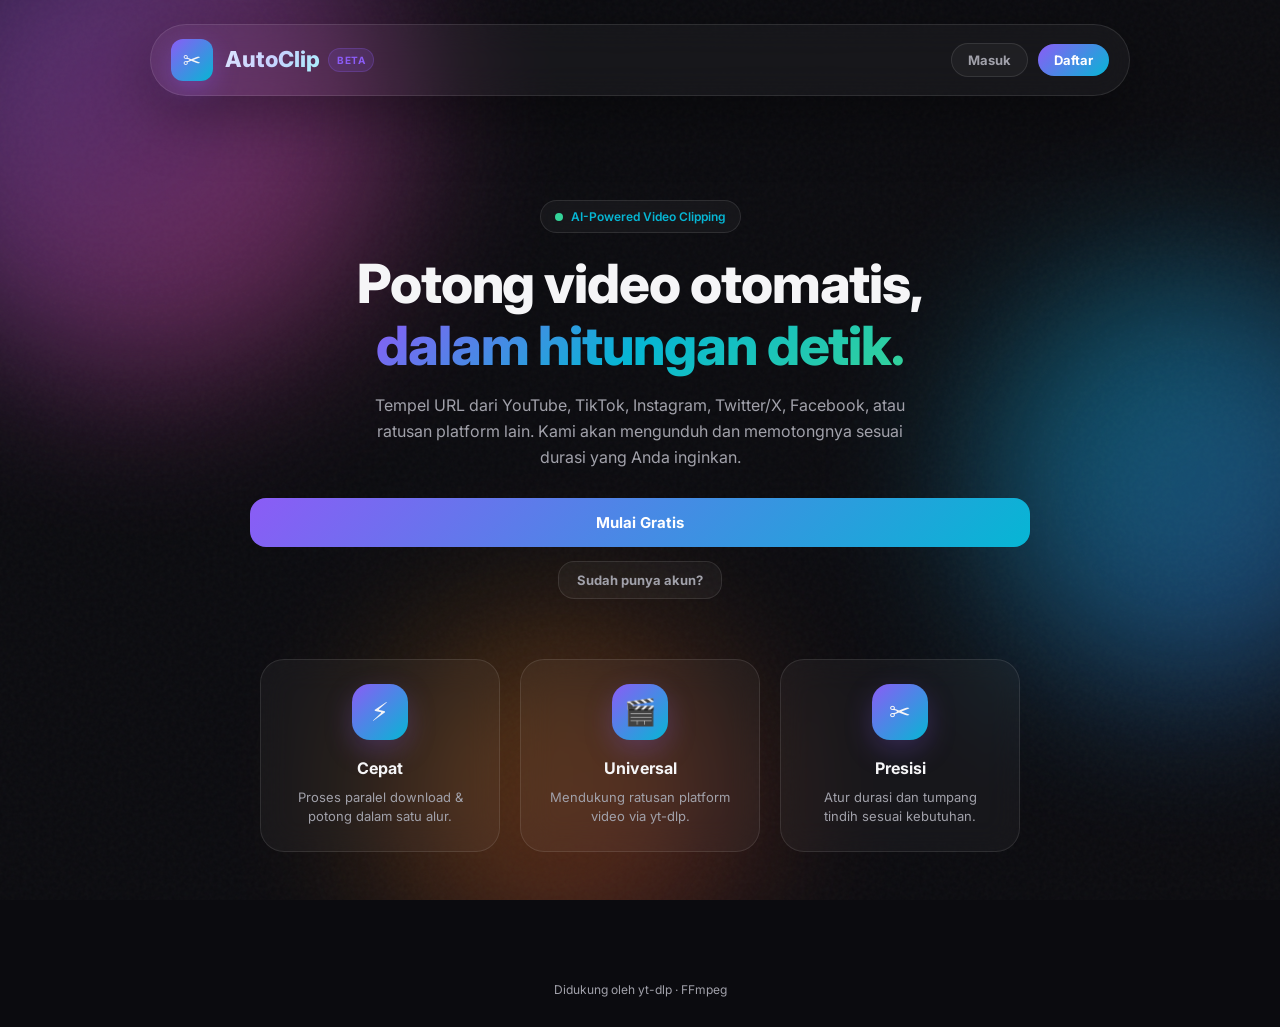
==== commit 06f070d0: "Add dashboard page with styling and update frontend components Replit-Commit-Author: Agent" ====
--- a/templates/index.html
+++ b/templates/index.html
@@ -9,7 +9,7 @@
     <link href="https://fonts.googleapis.com/css2?family=Inter:wght@400;500;600;700;800&display=swap" rel="stylesheet" />
     <link rel="stylesheet" href="/static/style.css" />
 </head>
-<body>
+<body data-page="landing">
     <div class="ambient">
         <div class="blob blob-1"></div>
         <div class="blob blob-2"></div>
@@ -33,128 +33,43 @@
                 <button class="btn-ghost btn-sm" id="loginBtn">Masuk</button>
                 <button class="btn-primary btn-sm" id="registerBtn">Daftar</button>
             </div>
-
-            <div class="user-bar" id="userBar" style="display:none">
-                <div class="user-pill">
-                    <span class="user-avatar" id="userAvatar">?</span>
-                    <span class="user-name" id="userName">-</span>
-                </div>
-                <button class="btn-ghost btn-sm" id="logoutBtn">Keluar</button>
-            </div>
         </div>
     </header>
 
     <main class="container">
-        <div class="hero">
+        <div class="hero hero-landing">
+            <div class="hero-badge morph-inline">
+                <span class="pulse"></span>
+                <span>AI-Powered Video Clipping</span>
+            </div>
             <h1 class="hero-title">Potong video otomatis,<br/><span class="gradient-text">dalam hitungan detik.</span></h1>
             <p class="hero-desc">
                 Tempel URL dari YouTube, TikTok, Instagram, Twitter/X, Facebook, atau ratusan platform lain.
                 Kami akan mengunduh dan memotongnya sesuai durasi yang Anda inginkan.
             </p>
-        </div>
+            <div class="hero-actions">
+                <button class="btn-primary btn-lg" id="heroCta">Mulai Gratis</button>
+                <button class="btn-ghost btn-lg" id="heroLogin">Sudah punya akun?</button>
+            </div>
 
-        <!-- Input Section -->
-        <section class="card input-card morph">
-            <div class="input-header">
-                <div class="input-title">
-                    <span class="input-icon">🔗</span>
-                    <span>Masukkan URL Video</span>
+            <div class="feature-grid">
+                <div class="feature-card morph">
+                    <div class="feature-icon">⚡</div>
+                    <div class="feature-title">Cepat</div>
+                    <div class="feature-desc">Proses paralel download &amp; potong dalam satu alur.</div>
+                </div>
+                <div class="feature-card morph">
+                    <div class="feature-icon">🎬</div>
+                    <div class="feature-title">Universal</div>
+                    <div class="feature-desc">Mendukung ratusan platform video via yt-dlp.</div>
+                </div>
+                <div class="feature-card morph">
+                    <div class="feature-icon">✂️</div>
+                    <div class="feature-title">Presisi</div>
+                    <div class="feature-desc">Atur durasi dan tumpang tindih sesuai kebutuhan.</div>
                 </div>
             </div>
-
-            <div class="form-group">
-                <label for="urlInput">URL Video</label>
-                <div class="input-row">
-                    <input
-                        type="url"
-                        id="urlInput"
-                        placeholder="https://www.youtube.com/watch?v=..."
-                        autocomplete="off"
-                        spellcheck="false"
-                    />
-                    <button id="pasteBtn" class="btn-icon" title="Tempel dari clipboard">📋</button>
-                </div>
-            </div>
-
-            <div class="duration-group">
-                <div class="form-group">
-                    <label for="clipDurationInput">
-                        Durasi Setiap Klip
-                        <span class="hint">dalam detik</span>
-                    </label>
-                    <div class="duration-input-wrap">
-                        <input type="number" id="clipDurationInput" min="1" max="3600" value="60" step="1" />
-                        <span class="duration-unit">detik</span>
-                    </div>
-                    <div class="duration-presets">
-                        <button class="preset-btn" data-val="15">15 dtk</button>
-                        <button class="preset-btn" data-val="30">30 dtk</button>
-                        <button class="preset-btn active" data-val="60">1 mnt</button>
-                        <button class="preset-btn" data-val="120">2 mnt</button>
-                        <button class="preset-btn" data-val="300">5 mnt</button>
-                    </div>
-                </div>
-            </div>
-
-            <details class="advanced-toggle morph-inner">
-                <summary>Pengaturan Lanjutan</summary>
-                <div class="advanced-grid">
-                    <div class="form-group">
-                        <label for="overlapInput">
-                            Tumpang Tindih
-                            <span class="hint">detik yang diulang antar klip</span>
-                        </label>
-                        <div class="range-row">
-                            <input type="range" id="overlapInput" min="0" max="30" value="0" step="1" />
-                            <span id="overlapValue" class="range-value">0 dtk</span>
-                        </div>
-                    </div>
-                </div>
-            </details>
-
-            <button id="processBtn" class="btn-primary btn-glow">
-                <span class="btn-icon-left">⚡</span> Proses Video
-            </button>
-        </section>
-
-        <!-- Progress Section -->
-        <section class="card progress-card morph" id="progressCard" style="display:none">
-            <div class="progress-header">
-                <div class="spinner"></div>
-                <div>
-                    <h2 class="section-title" style="margin-bottom:4px">Memproses Video</h2>
-                    <p class="progress-message" id="progressMessage">Memulai proses...</p>
-                </div>
-            </div>
-            <div class="progress-bar-wrap">
-                <div class="progress-bar" id="progressBar" style="width:0%"></div>
-            </div>
-            <div class="progress-stats">
-                <span id="progressPercent">0%</span>
-                <span id="progressClips"></span>
-            </div>
-        </section>
-
-        <!-- Results Section -->
-        <section id="resultsSection" style="display:none">
-            <div class="results-header morph-bar">
-                <h2 class="section-title">Klip Hasil Pemotongan</h2>
-                <div class="results-actions">
-                    <span class="clip-count" id="clipCount"></span>
-                    <button id="downloadAllBtn" class="btn-secondary">⬇️ Unduh Semua</button>
-                    <button id="clearAllBtn" class="btn-ghost">🗑️ Hapus Semua</button>
-                </div>
-            </div>
-            <div class="clips-grid" id="clipsGrid"></div>
-        </section>
-
-        <!-- Error Section -->
-        <section class="card error-card morph" id="errorCard" style="display:none">
-            <div class="error-icon">⚠️</div>
-            <h3>Terjadi Kesalahan</h3>
-            <p id="errorMessage"></p>
-            <button class="btn-primary" onclick="resetForm()">Coba Lagi</button>
-        </section>
+        </div>
     </main>
 
     <footer class="footer">
--- a/static/style.css
+++ b/static/style.css
@@ -217,6 +217,113 @@
     margin: 0 auto;
 }
 
+.hero-landing {
+    padding: 60px 0 40px;
+}
+
+.hero-dashboard {
+    padding: 24px 0 8px;
+}
+
+.hero-dashboard .hero-title { font-size: clamp(28px, 5vw, 42px); }
+
+.hero-badge {
+    display: inline-flex;
+    align-items: center;
+    gap: 8px;
+    padding: 6px 14px;
+    border-radius: 99px;
+    background: var(--surface);
+    border: 1px solid var(--border);
+    font-size: 12px;
+    font-weight: 600;
+    color: var(--accent-2);
+    margin-bottom: 20px;
+}
+
+.morph-inline {
+    backdrop-filter: blur(12px);
+    -webkit-backdrop-filter: blur(12px);
+}
+
+.pulse {
+    width: 8px; height: 8px;
+    border-radius: 50%;
+    background: var(--success);
+    box-shadow: 0 0 0 0 rgba(52, 211, 153, 0.5);
+    animation: pulse 2s infinite;
+}
+
+@keyframes pulse {
+    0% { box-shadow: 0 0 0 0 rgba(52, 211, 153, 0.5); }
+    70% { box-shadow: 0 0 0 8px rgba(52, 211, 153, 0); }
+    100% { box-shadow: 0 0 0 0 rgba(52, 211, 153, 0); }
+}
+
+.hero-actions {
+    display: flex;
+    align-items: center;
+    justify-content: center;
+    gap: 14px;
+    margin-top: 28px;
+    flex-wrap: wrap;
+}
+
+.btn-lg {
+    padding: 16px 28px;
+    font-size: 16px;
+    border-radius: 99px;
+    width: auto;
+}
+
+.feature-grid {
+    display: grid;
+    grid-template-columns: repeat(auto-fit, minmax(220px, 1fr));
+    gap: 20px;
+    margin-top: 60px;
+    max-width: 760px;
+    margin-left: auto;
+    margin-right: auto;
+}
+
+.feature-card {
+    padding: 24px;
+    background: var(--surface);
+    border: 1px solid var(--border);
+    border-radius: var(--radius-lg);
+    text-align: center;
+    backdrop-filter: blur(16px);
+    -webkit-backdrop-filter: blur(16px);
+    transition: transform 0.3s, border-color 0.3s;
+}
+
+.feature-card:hover {
+    transform: translateY(-4px);
+    border-color: var(--border-strong);
+}
+
+.feature-icon {
+    width: 56px; height: 56px;
+    border-radius: 18px;
+    display: flex; align-items: center; justify-content: center;
+    margin: 0 auto 16px;
+    font-size: 26px;
+    background: linear-gradient(135deg, var(--accent), var(--accent-2));
+    box-shadow: 0 10px 28px rgba(139, 92, 246, 0.25);
+}
+
+.feature-title {
+    font-size: 16px;
+    font-weight: 700;
+    margin-bottom: 6px;
+}
+
+.feature-desc {
+    font-size: 13px;
+    color: var(--text-muted);
+    line-height: 1.5;
+}
+
 /* Cards */
 .card {
     background: var(--surface);
